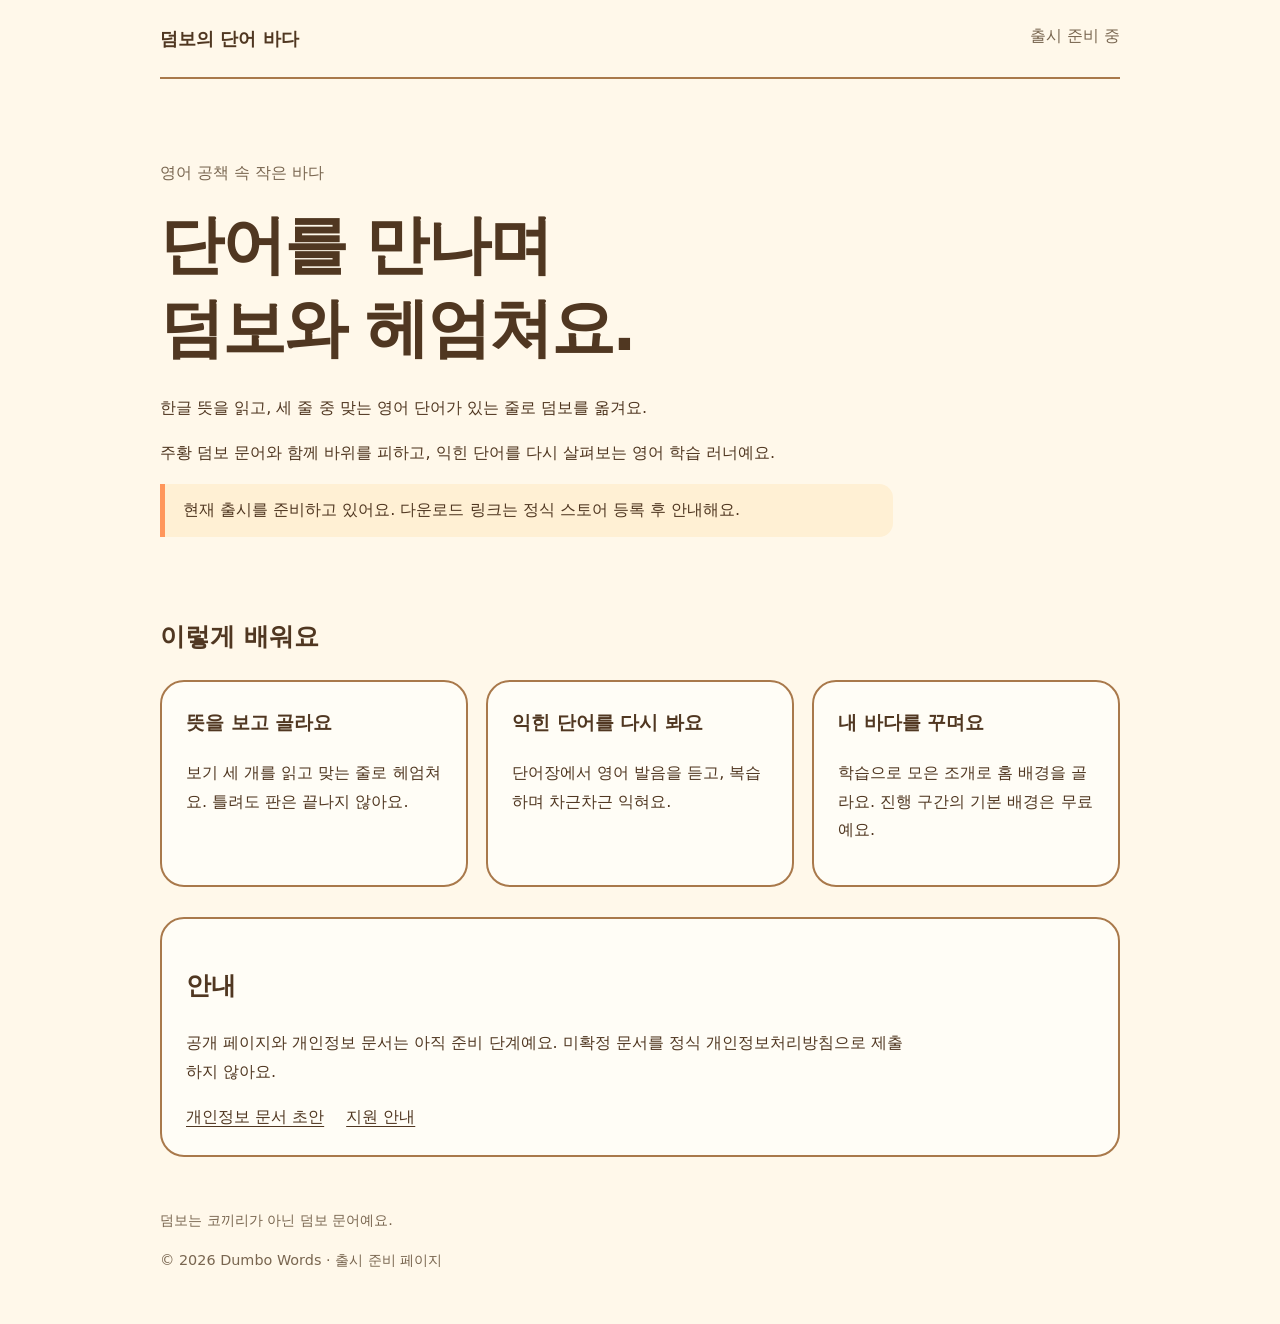
==== index.html @ 2e0bf797 "Add Dumbo Words release website drafts and update manifest" ====
<!doctype html>
<html lang="ko">
<head>
  <meta charset="utf-8">
  <meta name="viewport" content="width=device-width, initial-scale=1">
  <meta name="description" content="덤보의 단어 바다 — 한글 뜻을 보고 영어 단어가 있는 줄로 헤엄치는 학습 러너.">
  <title>덤보의 단어 바다</title>
  <link rel="stylesheet" href="styles.css">
</head>
<body>
  <header><a class="brand" href="./">덤보의 단어 바다</a><span>출시 준비 중</span></header>
  <main>
    <section class="hero">
      <p class="eyebrow">영어 공책 속 작은 바다</p>
      <h1>단어를 만나며<br>덤보와 헤엄쳐요.</h1>
      <p>한글 뜻을 읽고, 세 줄 중 맞는 영어 단어가 있는 줄로 덤보를 옮겨요.</p>
      <p>주황 덤보 문어와 함께 바위를 피하고, 익힌 단어를 다시 살펴보는 영어 학습 러너예요.</p>
      <p class="notice">현재 출시를 준비하고 있어요. 다운로드 링크는 정식 스토어 등록 후 안내해요.</p>
    </section>
    <section aria-labelledby="features"><h2 id="features">이렇게 배워요</h2>
      <div class="cards">
        <article><h3>뜻을 보고 골라요</h3><p>보기 세 개를 읽고 맞는 줄로 헤엄쳐요. 틀려도 판은 끝나지 않아요.</p></article>
        <article><h3>익힌 단어를 다시 봐요</h3><p>단어장에서 영어 발음을 듣고, 복습하며 차근차근 익혀요.</p></article>
        <article><h3>내 바다를 꾸며요</h3><p>학습으로 모은 조개로 홈 배경을 골라요. 진행 구간의 기본 배경은 무료예요.</p></article>
      </div>
    </section>
    <section class="paper"><h2>안내</h2>
      <p>공개 페이지와 개인정보 문서는 아직 준비 단계예요. 미확정 문서를 정식 개인정보처리방침으로 제출하지 않아요.</p>
      <nav aria-label="앱 안내"><a href="privacy/">개인정보 문서 초안</a><a href="support/">지원 안내</a></nav>
    </section>
  </main>
  <footer><p>덤보는 코끼리가 아닌 덤보 문어예요.</p><p>© 2026 Dumbo Words · 출시 준비 페이지</p></footer>
</body>
</html>
---- styles.css ----
:root { color-scheme: light; --paper: #fff8ea; --ink: #503721; --muted: #796650; --line: #a9794b; --orange: #ff965b; }
* { box-sizing: border-box; }
body { margin: 0; color: var(--ink); background: var(--paper); font-family: system-ui, -apple-system, "Apple SD Gothic Neo", "Malgun Gothic", sans-serif; line-height: 1.8; }
header, main, footer { width: min(960px, calc(100% - 40px)); margin-inline: auto; }
header { padding: 22px 0; display: flex; flex-wrap: wrap; gap: 12px; justify-content: space-between; border-bottom: 2px solid var(--line); }
.brand { font-weight: 800; font-size: 1.15rem; text-decoration: none; }
header span, .eyebrow { color: var(--muted); }
.hero { padding: 64px 0 42px; }
h1 { font-size: clamp(2.2rem, 6vw, 4rem); line-height: 1.3; margin: 10px 0 24px; letter-spacing: -.035em; }
h2 { font-size: 1.55rem; }
h3 { margin-top: 0; }
p { max-width: 72ch; }
a { color: var(--ink); text-underline-offset: 4px; }
a:focus-visible { outline: 3px solid var(--orange); outline-offset: 5px; border-radius: 4px; }
.notice { border-left: 5px solid var(--orange); padding: 12px 18px; background: #fff0d4; border-radius: 0 14px 14px 0; }
.cards { display: grid; grid-template-columns: repeat(3, 1fr); gap: 18px; }
article, .paper { padding: 24px; border: 2px solid var(--line); border-radius: 24px; background: #fffdf6; }
.paper { margin-top: 30px; }
nav { display: flex; flex-wrap: wrap; gap: 22px; }
footer { color: var(--muted); font-size: .9rem; padding: 36px 0; }
.document { max-width: 820px; padding-block: 36px; }
.document h1 { font-size: 2.1rem; }
.document section { margin-block: 30px; }
li { margin-block: 8px; }
@media (max-width: 680px) { .cards { grid-template-columns: 1fr; } .hero { padding-top: 36px; } article, .paper { padding: 20px; } }
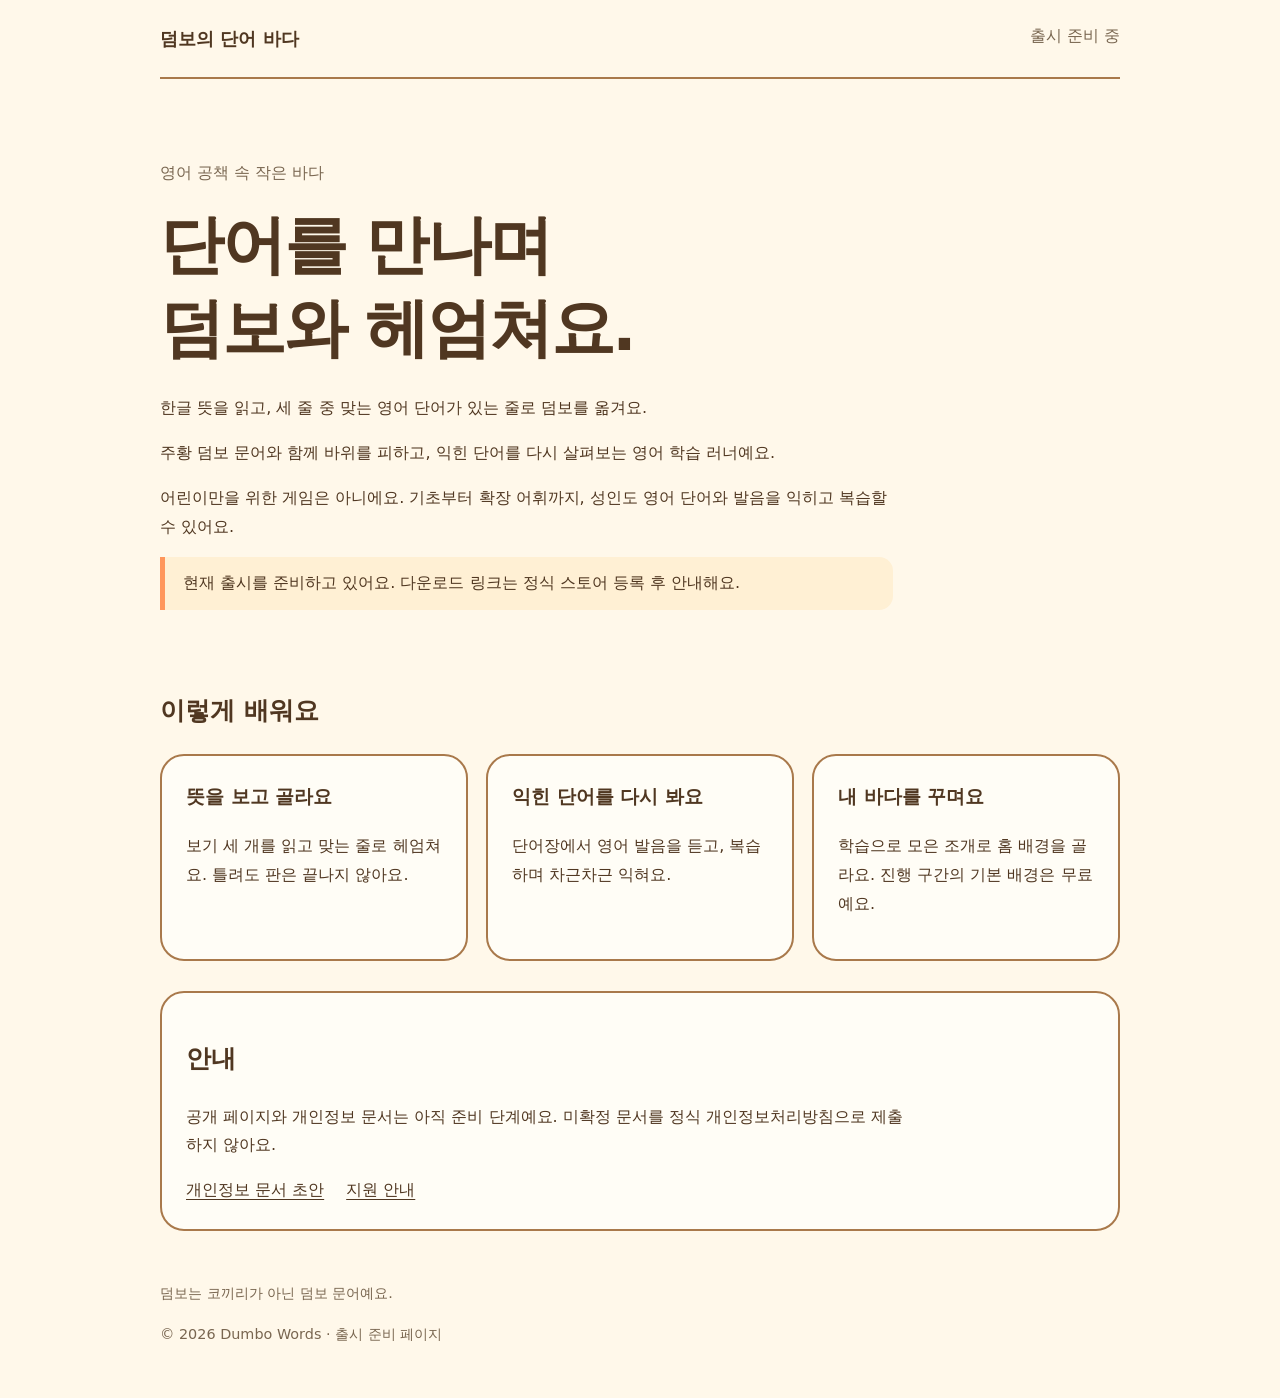
==== commit e8586104: "Clarify adult vocabulary learning audience" ====
--- a/index.html
+++ b/index.html
@@ -3,7 +3,7 @@
 <head>
   <meta charset="utf-8">
   <meta name="viewport" content="width=device-width, initial-scale=1">
-  <meta name="description" content="덤보의 단어 바다 — 한글 뜻을 보고 영어 단어가 있는 줄로 헤엄치는 학습 러너.">
+  <meta name="description" content="덤보의 단어 바다 — 기초부터 확장 어휘까지, 성인 학습자도 뜻과 발음을 익히는 영어 단어 학습 러너.">
   <title>덤보의 단어 바다</title>
   <link rel="stylesheet" href="styles.css">
 </head>
@@ -15,6 +15,7 @@
       <h1>단어를 만나며<br>덤보와 헤엄쳐요.</h1>
       <p>한글 뜻을 읽고, 세 줄 중 맞는 영어 단어가 있는 줄로 덤보를 옮겨요.</p>
       <p>주황 덤보 문어와 함께 바위를 피하고, 익힌 단어를 다시 살펴보는 영어 학습 러너예요.</p>
+      <p>어린이만을 위한 게임은 아니에요. 기초부터 확장 어휘까지, 성인도 영어 단어와 발음을 익히고 복습할 수 있어요.</p>
       <p class="notice">현재 출시를 준비하고 있어요. 다운로드 링크는 정식 스토어 등록 후 안내해요.</p>
     </section>
     <section aria-labelledby="features"><h2 id="features">이렇게 배워요</h2>
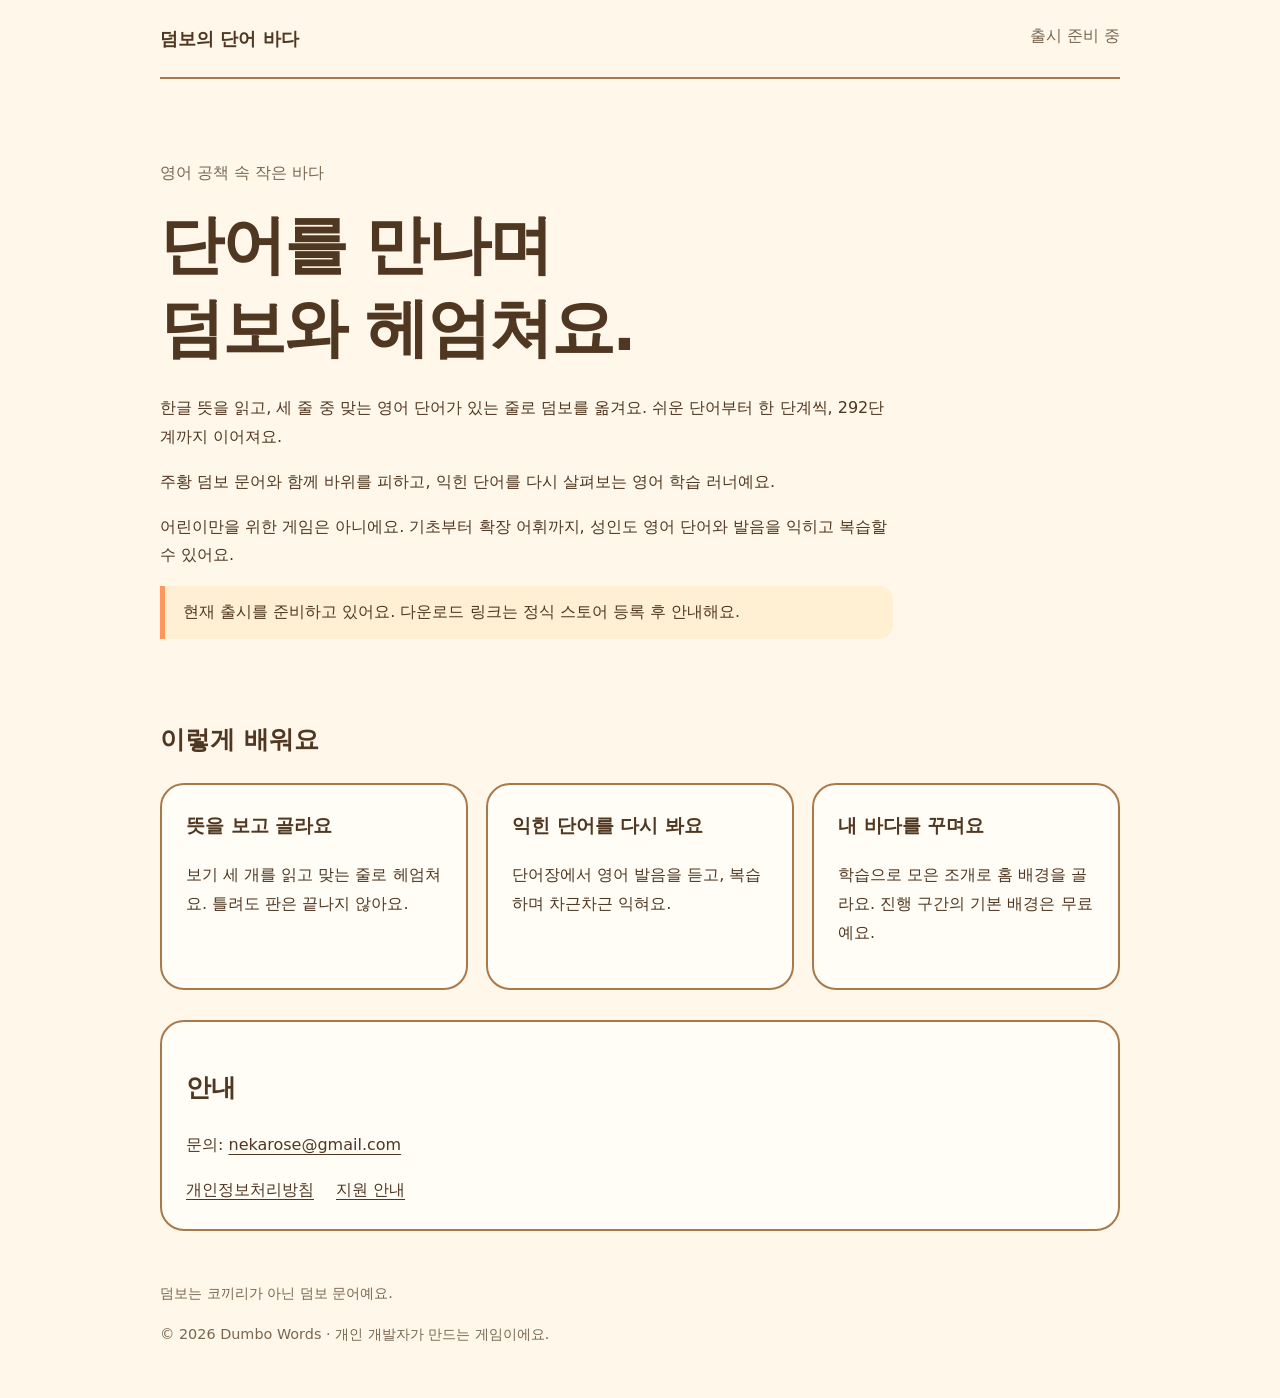
==== commit 6750807f: "개인정보처리방침·지원 안내 정식본으로 공개 (시행일 2026-10-05) - 개인정보처리방침: 기기 저장 항목, 기기 TTS, AdMob(전체 이용가)·Google 처리 항목,  " ====
--- a/index.html
+++ b/index.html
@@ -13,7 +13,7 @@
     <section class="hero">
       <p class="eyebrow">영어 공책 속 작은 바다</p>
       <h1>단어를 만나며<br>덤보와 헤엄쳐요.</h1>
-      <p>한글 뜻을 읽고, 세 줄 중 맞는 영어 단어가 있는 줄로 덤보를 옮겨요.</p>
+      <p>한글 뜻을 읽고, 세 줄 중 맞는 영어 단어가 있는 줄로 덤보를 옮겨요. 쉬운 단어부터 한 단계씩, 292단계까지 이어져요.</p>
       <p>주황 덤보 문어와 함께 바위를 피하고, 익힌 단어를 다시 살펴보는 영어 학습 러너예요.</p>
       <p>어린이만을 위한 게임은 아니에요. 기초부터 확장 어휘까지, 성인도 영어 단어와 발음을 익히고 복습할 수 있어요.</p>
       <p class="notice">현재 출시를 준비하고 있어요. 다운로드 링크는 정식 스토어 등록 후 안내해요.</p>
@@ -26,10 +26,10 @@
       </div>
     </section>
     <section class="paper"><h2>안내</h2>
-      <p>공개 페이지와 개인정보 문서는 아직 준비 단계예요. 미확정 문서를 정식 개인정보처리방침으로 제출하지 않아요.</p>
-      <nav aria-label="앱 안내"><a href="privacy/">개인정보 문서 초안</a><a href="support/">지원 안내</a></nav>
+      <p>문의: <a href="mailto:nekarose@gmail.com">nekarose@gmail.com</a></p>
+      <nav aria-label="앱 안내"><a href="privacy/">개인정보처리방침</a><a href="support/">지원 안내</a></nav>
     </section>
   </main>
-  <footer><p>덤보는 코끼리가 아닌 덤보 문어예요.</p><p>© 2026 Dumbo Words · 출시 준비 페이지</p></footer>
+  <footer><p>덤보는 코끼리가 아닌 덤보 문어예요.</p><p>© 2026 Dumbo Words · 개인 개발자가 만드는 게임이에요.</p></footer>
 </body>
 </html>
